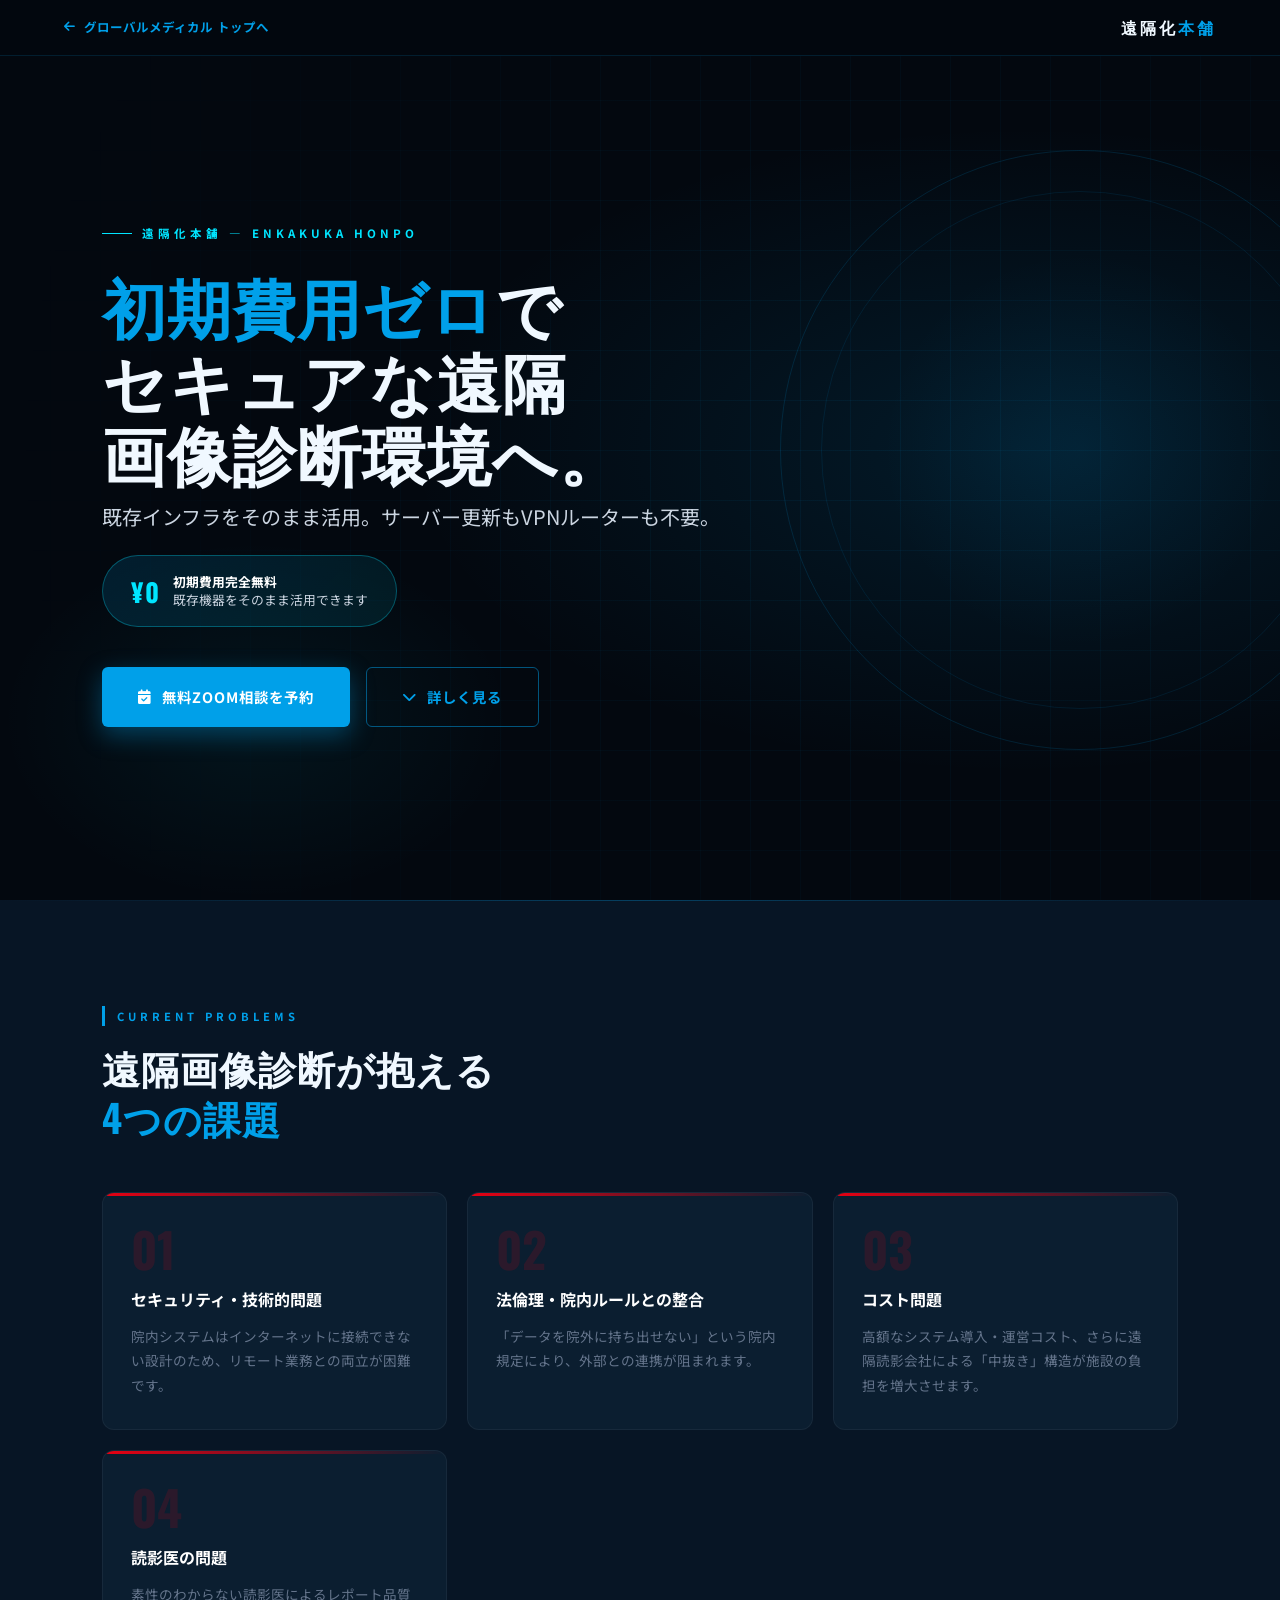
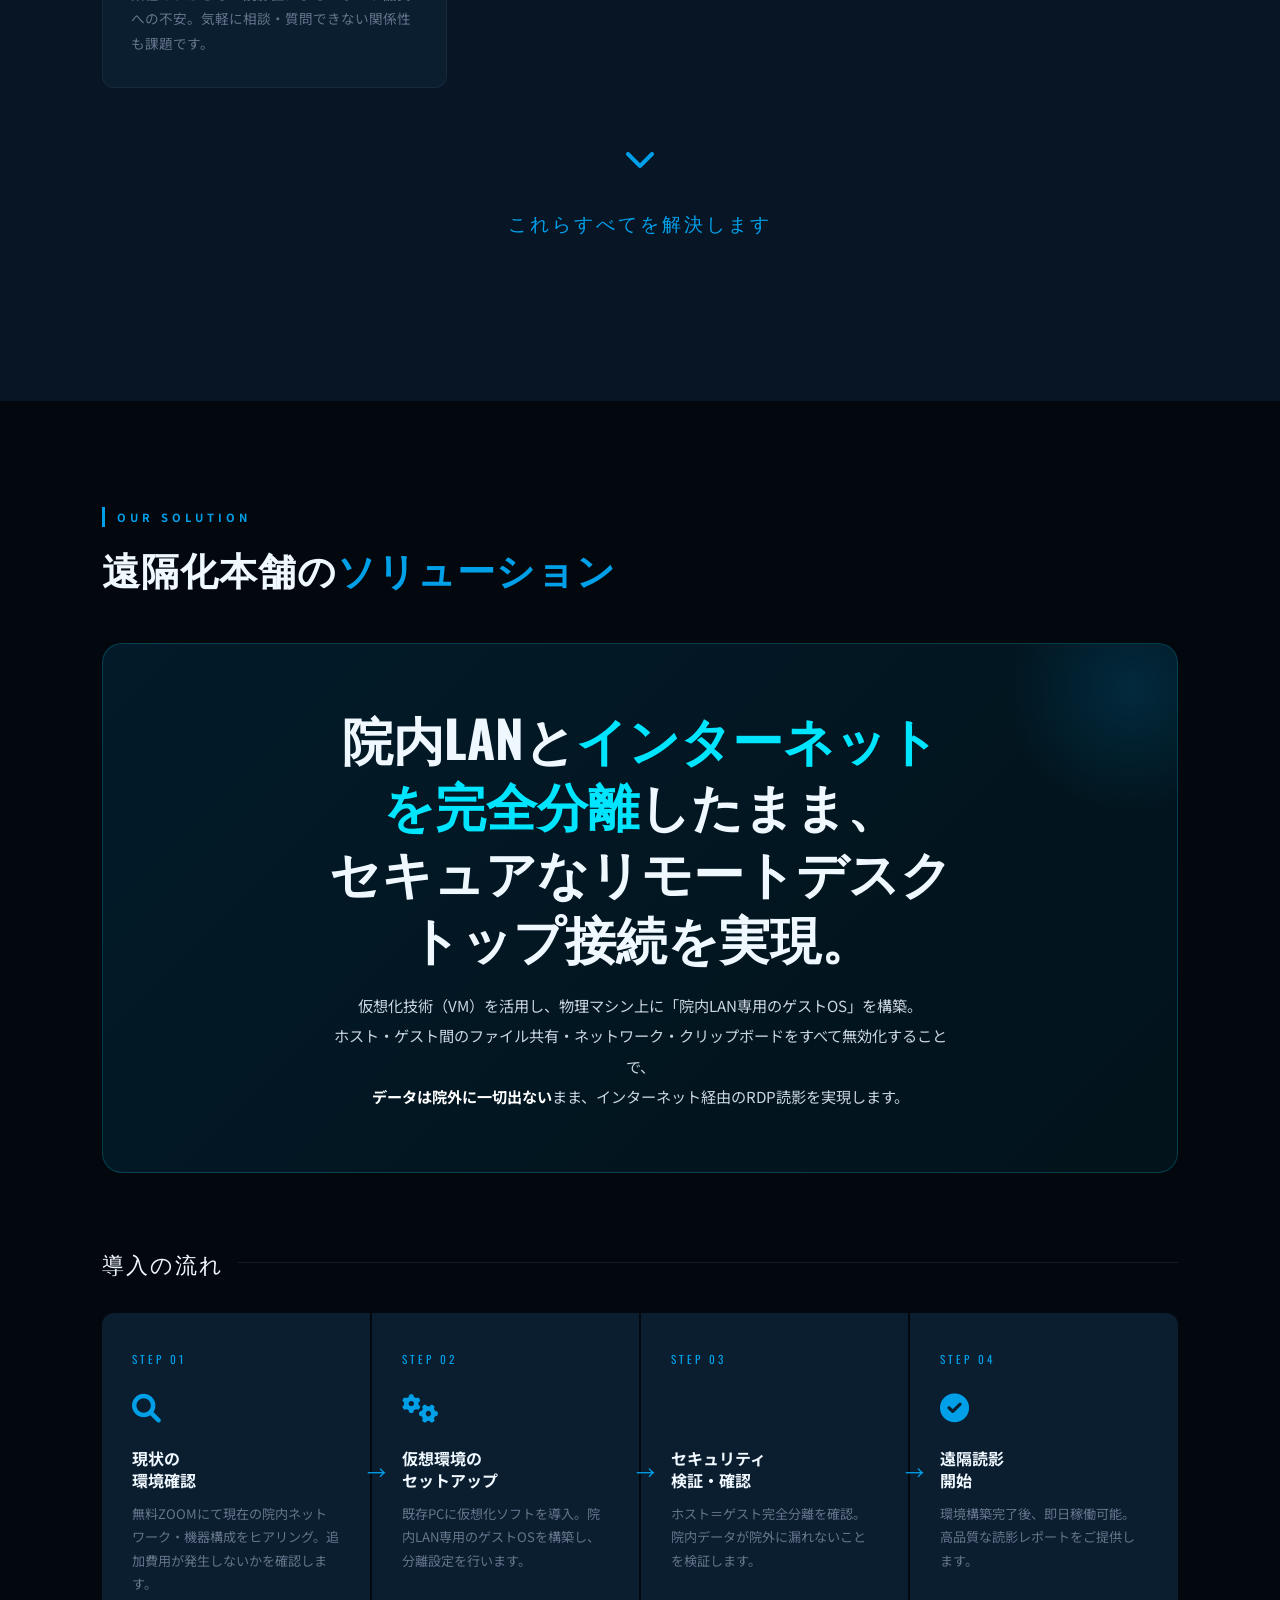
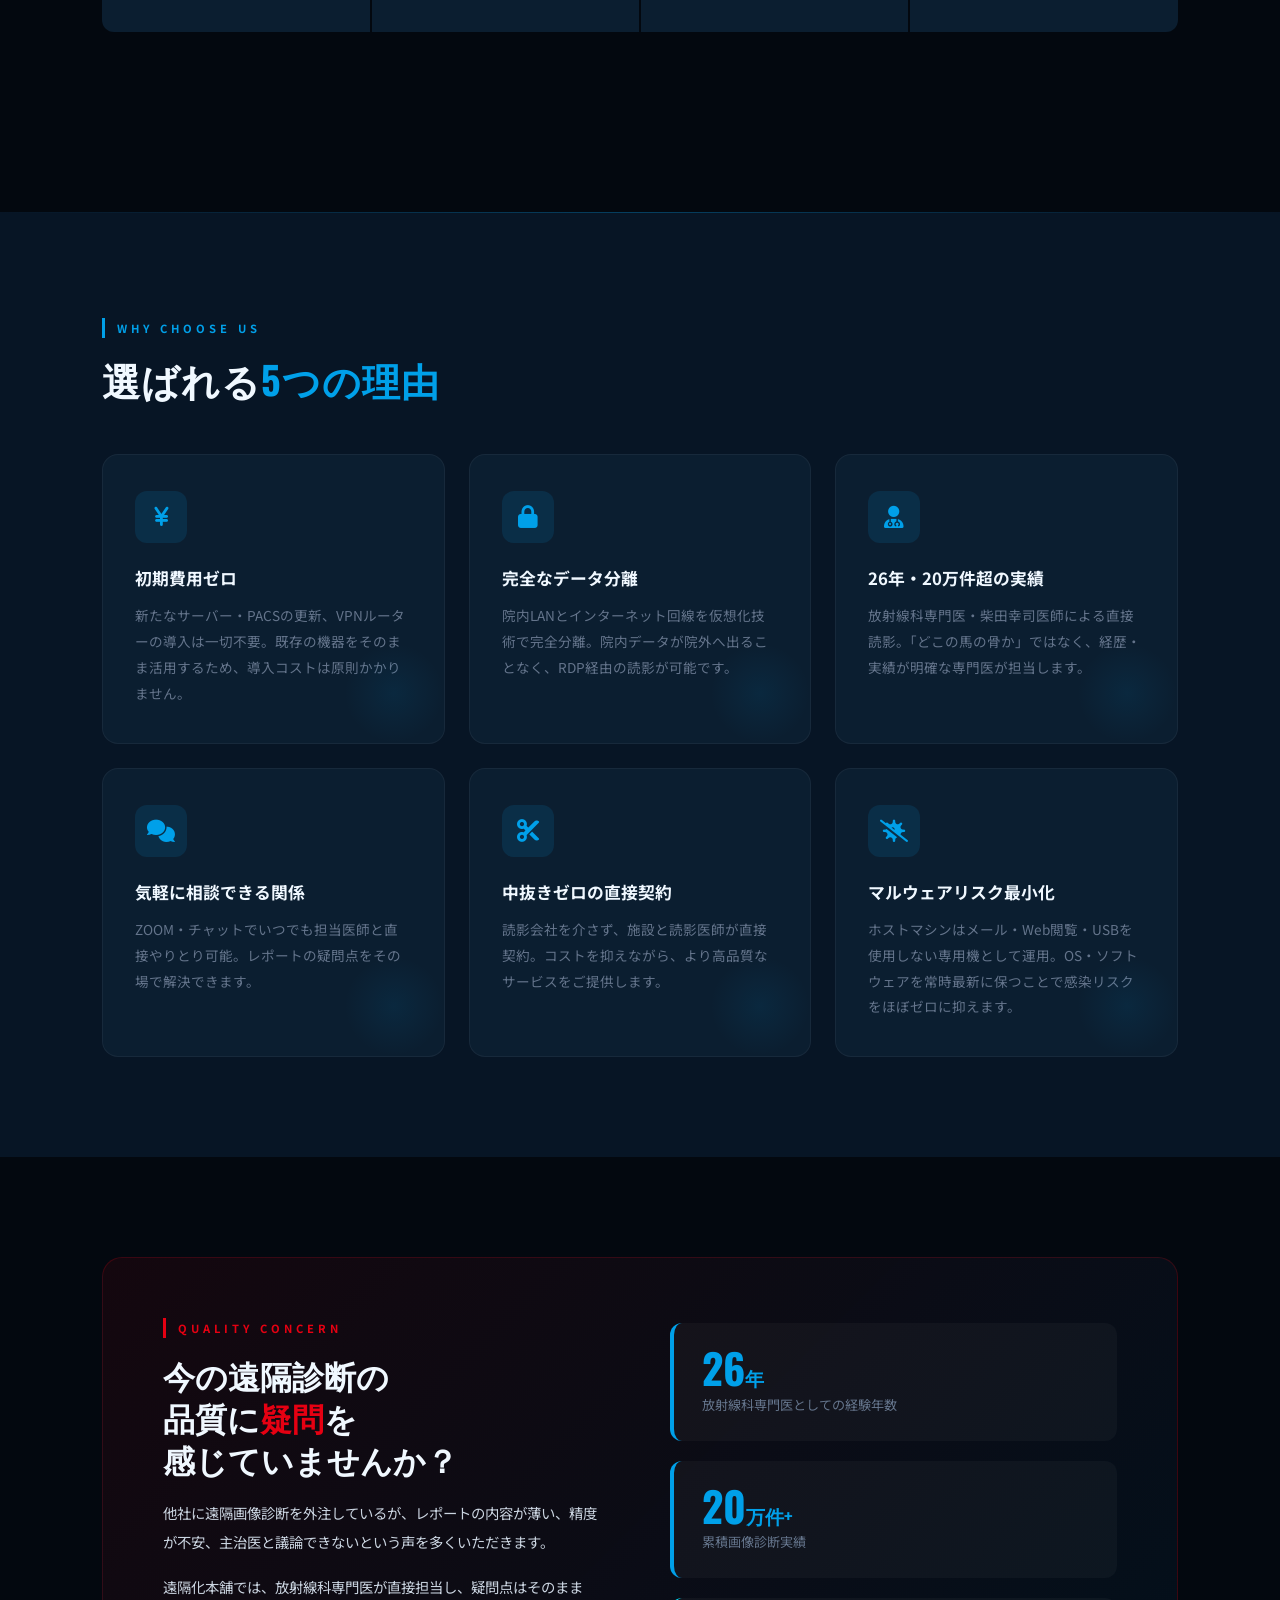
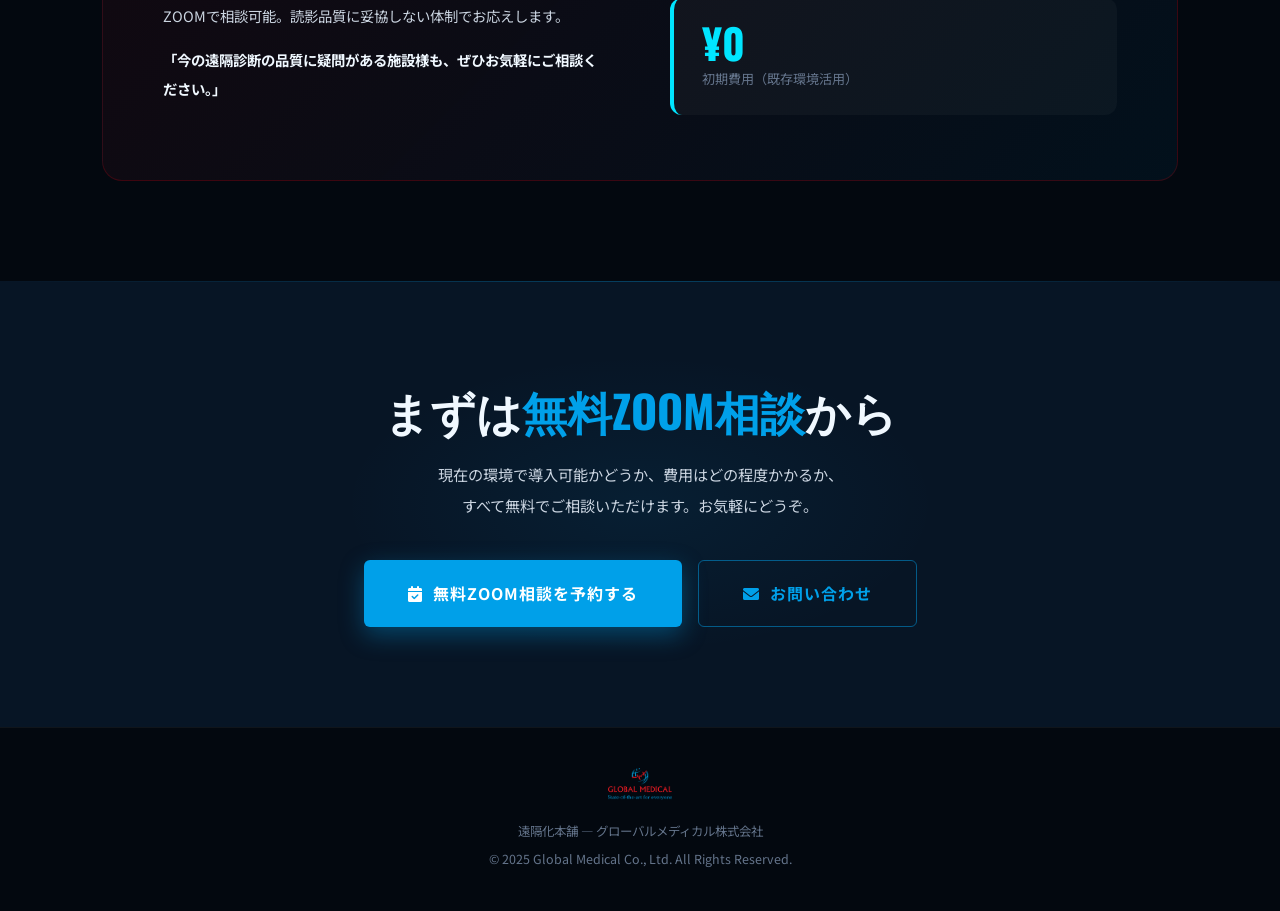
==== enkakuka.html @ 8c1e921e "Add files via upload" ====
<!DOCTYPE html>
<html lang="ja">
<head>
    <meta charset="UTF-8">
    <meta name="viewport" content="width=device-width, initial-scale=1.0">
    <title>遠隔化本舗 | 初期費用ゼロで始める、セキュアな遠隔画像診断</title>
    <meta name="description" content="既存インフラを活かし、初期費用無料でセキュアな遠隔画像診断環境を構築。読影品質に妥協しない、グローバルメディカル株式会社の遠隔化本舗。">

    <link href="https://fonts.googleapis.com/css2?family=Oswald:wght@400;600;700&family=Noto+Sans+JP:wght@300;400;500;700&display=swap" rel="stylesheet">
    <link href="https://cdnjs.cloudflare.com/ajax/libs/font-awesome/6.0.0/css/all.min.css" rel="stylesheet">

    <style>
        :root {
            --navy:       #03080f;
            --navy-mid:   #071525;
            --navy-card:  #0b1e30;
            --blue:       #00a0e9;
            --blue-light: #38bdf8;
            --blue-dim:   #0369a1;
            --accent:     #00e5ff;
            --white:      #f0f8ff;
            --text:       #cbd5e1;
            --text-dim:   #64748b;
            --red:        #e60012;
        }

        * { margin:0; padding:0; box-sizing:border-box; }
        html { scroll-behavior: smooth; }
        body {
            font-family: 'Noto Sans JP', sans-serif;
            background: var(--navy);
            color: var(--text);
            overflow-x: hidden;
            line-height: 1.8;
        }

        /* ── BACK NAV ── */
        .back-nav {
            position: fixed; top:0; left:0; width:100%;
            z-index: 1000;
            background: rgba(3,8,15,0.95);
            backdrop-filter: blur(16px);
            border-bottom: 1px solid rgba(0,160,233,0.15);
            padding: 13px 5%;
            display: flex; justify-content: space-between; align-items: center;
        }
        .back-link {
            display: inline-flex; align-items: center; gap: 8px;
            color: var(--blue); text-decoration: none;
            font-size: 0.78rem; font-weight: 700; letter-spacing: 1px;
            transition: opacity 0.2s;
        }
        .back-link:hover { opacity: 0.7; }
        .brand-nav {
            font-family: 'Oswald', sans-serif;
            font-size: 1rem; letter-spacing: 3px;
            color: var(--white); font-weight: 600;
        }
        .brand-nav span { color: var(--blue); }

        /* ── HERO ── */
        .hero {
            min-height: 100vh;
            display: flex; flex-direction: column;
            justify-content: center; align-items: flex-start;
            padding: 120px 8% 80px;
            position: relative; overflow: hidden;
        }
        /* 背景：医療グリッド＋グラデーション */
        .hero::before {
            content: '';
            position: absolute; inset: 0;
            background:
                radial-gradient(ellipse 80% 60% at 80% 50%, rgba(0,160,233,0.12) 0%, transparent 60%),
                radial-gradient(ellipse 40% 40% at 20% 80%, rgba(0,229,255,0.06) 0%, transparent 50%);
        }
        .hero::after {
            content: '';
            position: absolute; inset: 0;
            background-image:
                linear-gradient(rgba(0,160,233,0.07) 1px, transparent 1px),
                linear-gradient(90deg, rgba(0,160,233,0.07) 1px, transparent 1px);
            background-size: 50px 50px;
            mask-image: radial-gradient(ellipse 70% 90% at 70% 50%, black, transparent);
        }
        /* 右側の装飾円 */
        .hero-deco {
            position: absolute; right: -100px; top: 50%;
            transform: translateY(-50%);
            width: 600px; height: 600px;
            border-radius: 50%;
            border: 1px solid rgba(0,160,233,0.15);
            pointer-events: none;
        }
        .hero-deco::before {
            content: ''; position: absolute; inset: 40px;
            border-radius: 50%;
            border: 1px solid rgba(0,160,233,0.10);
        }
        .hero-deco::after {
            content: ''; position: absolute; inset: 100px;
            border-radius: 50%;
            background: radial-gradient(circle, rgba(0,160,233,0.08), transparent 70%);
        }

        .hero-content { position: relative; z-index: 1; max-width: 700px; }

        .hero-eyebrow {
            display: inline-flex; align-items: center; gap: 10px;
            font-size: 0.72rem; letter-spacing: 4px; text-transform: uppercase;
            color: var(--accent); font-weight: 700;
            margin-bottom: 24px;
            animation: fadeUp 0.8s ease both;
        }
        .hero-eyebrow::before {
            content: '';
            display: block; width: 30px; height: 1px;
            background: var(--accent);
        }

        .hero h1 {
            font-family: 'Oswald', sans-serif;
            font-size: clamp(2.4rem, 5vw, 4rem);
            font-weight: 700;
            line-height: 1.15;
            color: var(--white);
            letter-spacing: 1px;
            margin-bottom: 10px;
            animation: fadeUp 0.8s 0.1s ease both;
        }
        .hero h1 .highlight {
            color: var(--blue);
            position: relative;
        }
        .hero-sub {
            font-size: clamp(1rem, 2vw, 1.25rem);
            color: var(--text);
            margin-bottom: 20px;
            animation: fadeUp 0.8s 0.2s ease both;
        }

        /* 初期費用ゼロバッジ */
        .zero-badge {
            display: inline-flex; align-items: center; gap: 12px;
            background: linear-gradient(135deg, rgba(0,160,233,0.15), rgba(0,229,255,0.08));
            border: 1px solid rgba(0,229,255,0.3);
            border-radius: 60px;
            padding: 12px 28px;
            margin-bottom: 40px;
            animation: fadeUp 0.8s 0.3s ease both;
        }
        .zero-badge .badge-label {
            font-family: 'Oswald', sans-serif;
            font-size: 1.6rem; font-weight: 700;
            color: var(--accent); letter-spacing: 2px;
        }
        .zero-badge .badge-desc {
            font-size: 0.8rem; color: var(--text);
            line-height: 1.4;
        }

        .hero-ctas {
            display: flex; gap: 16px; flex-wrap: wrap;
            animation: fadeUp 0.8s 0.4s ease both;
        }
        .btn-primary {
            display: inline-flex; align-items: center; gap: 10px;
            padding: 16px 36px;
            background: var(--blue);
            color: #fff; font-weight: 700; font-size: 0.9rem;
            text-decoration: none; border-radius: 6px;
            letter-spacing: 1px;
            transition: 0.3s;
            box-shadow: 0 8px 24px rgba(0,160,233,0.35);
        }
        .btn-primary:hover { background: var(--blue-light); transform: translateY(-2px); box-shadow: 0 12px 32px rgba(0,160,233,0.5); }
        .btn-secondary {
            display: inline-flex; align-items: center; gap: 10px;
            padding: 16px 36px;
            border: 1.5px solid rgba(0,160,233,0.5);
            color: var(--blue); font-weight: 700; font-size: 0.9rem;
            text-decoration: none; border-radius: 6px;
            letter-spacing: 1px;
            transition: 0.3s;
        }
        .btn-secondary:hover { background: rgba(0,160,233,0.1); transform: translateY(-2px); }

        /* ── PROBLEMS ── */
        .problems-section {
            padding: 100px 8%;
            background: var(--navy-mid);
            position: relative;
        }
        .problems-section::before {
            content: '';
            position: absolute; top:0; left:0; right:0;
            height: 1px;
            background: linear-gradient(90deg, transparent, rgba(0,160,233,0.3), transparent);
        }

        .sec-label {
            display: inline-block;
            font-size: 0.7rem; letter-spacing: 4px; text-transform: uppercase;
            color: var(--blue); font-weight: 700;
            border-left: 3px solid var(--blue);
            padding-left: 12px;
            margin-bottom: 16px;
        }
        .sec-title {
            font-family: 'Oswald', sans-serif;
            font-size: clamp(1.6rem, 3vw, 2.4rem);
            color: var(--white); font-weight: 700;
            letter-spacing: 1px;
            margin-bottom: 50px;
            line-height: 1.3;
        }
        .sec-title em { color: var(--blue); font-style: normal; }

        .problems-grid {
            display: grid;
            grid-template-columns: repeat(auto-fit, minmax(260px, 1fr));
            gap: 20px;
        }
        .problem-card {
            background: var(--navy-card);
            border: 1px solid rgba(255,255,255,0.05);
            border-radius: 12px;
            padding: 32px 28px;
            position: relative; overflow: hidden;
        }
        .problem-card::before {
            content: '';
            position: absolute; top:0; left:0;
            width: 100%; height: 3px;
            background: linear-gradient(90deg, var(--red), transparent);
        }
        .problem-num {
            font-family: 'Oswald', sans-serif;
            font-size: 3rem; font-weight: 700;
            color: rgba(230,0,18,0.15);
            line-height: 1;
            margin-bottom: 12px;
        }
        .problem-card h3 {
            font-size: 1rem; font-weight: 700; color: #fff;
            margin-bottom: 10px;
        }
        .problem-card p { font-size: 0.85rem; color: var(--text-dim); line-height: 1.8; }

        /* 矢印 */
        .arrow-down {
            text-align: center; padding: 40px 0 20px;
            color: var(--blue); font-size: 2rem;
            animation: arrowBounce 1.5s infinite;
        }
        @keyframes arrowBounce {
            0%,100% { transform: translateY(0); }
            50% { transform: translateY(8px); }
        }
        .arrow-label {
            text-align: center;
            font-family: 'Oswald', sans-serif;
            font-size: 1.2rem; color: var(--blue);
            letter-spacing: 3px; margin-bottom: 60px;
        }

        /* ── SOLUTION ── */
        .solution-section { padding: 100px 8%; }

        .solution-hero-box {
            background: linear-gradient(135deg, rgba(0,160,233,0.12), rgba(0,229,255,0.05));
            border: 1px solid rgba(0,229,255,0.2);
            border-radius: 20px;
            padding: 60px;
            text-align: center;
            margin-bottom: 70px;
            position: relative; overflow: hidden;
        }
        .solution-hero-box::before {
            content: '';
            position: absolute; top:-80px; right:-80px;
            width: 250px; height: 250px;
            border-radius: 50%;
            background: radial-gradient(circle, rgba(0,160,233,0.15), transparent 70%);
        }
        .solution-hero-box .big-text {
            font-family: 'Oswald', sans-serif;
            font-size: clamp(1.8rem, 4vw, 3.2rem);
            font-weight: 700; color: var(--white);
            line-height: 1.3; margin-bottom: 20px;
            position: relative;
        }
        .solution-hero-box .big-text span { color: var(--accent); }
        .solution-hero-box p {
            color: var(--text); max-width: 640px; margin: 0 auto;
            font-size: 0.95rem; line-height: 2;
        }

        /* 3ステップ */
        .steps-title {
            font-family: 'Oswald', sans-serif;
            font-size: 1.4rem; color: var(--white);
            letter-spacing: 2px; margin-bottom: 30px;
            display: flex; align-items: center; gap: 14px;
        }
        .steps-title::after {
            content: ''; flex: 1; height: 1px;
            background: rgba(255,255,255,0.08);
        }

        .steps-grid {
            display: grid;
            grid-template-columns: repeat(auto-fit, minmax(260px, 1fr));
            gap: 2px;
            margin-bottom: 80px;
        }
        .step-card {
            background: var(--navy-card);
            padding: 36px 30px;
            position: relative;
        }
        .step-card:first-child { border-radius: 12px 0 0 12px; }
        .step-card:last-child  { border-radius: 0 12px 12px 0; }
        .step-card::after {
            content: '→';
            position: absolute; right: -16px; top: 50%;
            transform: translateY(-50%);
            color: var(--blue); font-size: 1.2rem;
            z-index: 1;
        }
        .step-card:last-child::after { display: none; }
        .step-num {
            font-family: 'Oswald', sans-serif;
            font-size: 0.7rem; letter-spacing: 3px;
            color: var(--blue); margin-bottom: 12px;
        }
        .step-card h3 {
            font-size: 1rem; font-weight: 700; color: var(--white);
            margin-bottom: 10px; line-height: 1.4;
        }
        .step-card p { font-size: 0.82rem; color: var(--text-dim); line-height: 1.8; }
        .step-icon { font-size: 1.8rem; color: var(--blue); margin-bottom: 14px; }

        /* ── FEATURES ── */
        .features-section {
            padding: 100px 8%;
            background: var(--navy-mid);
            position: relative;
        }
        .features-section::before {
            content: '';
            position: absolute; top:0; left:0; right:0;
            height: 1px;
            background: linear-gradient(90deg, transparent, rgba(0,160,233,0.3), transparent);
        }

        .features-grid {
            display: grid;
            grid-template-columns: repeat(auto-fit, minmax(300px, 1fr));
            gap: 24px;
        }
        .feature-card {
            background: var(--navy-card);
            border-radius: 16px;
            padding: 36px 32px;
            border: 1px solid rgba(255,255,255,0.05);
            transition: transform 0.3s, box-shadow 0.3s;
            position: relative; overflow: hidden;
        }
        .feature-card::before {
            content: '';
            position: absolute; bottom:0; right:0;
            width: 100px; height: 100px;
            border-radius: 50%;
            background: radial-gradient(circle, rgba(0,160,233,0.08), transparent 70%);
            transition: 0.4s;
        }
        .feature-card:hover { transform: translateY(-6px); box-shadow: 0 16px 40px rgba(0,160,233,0.12); }
        .feature-card:hover::before { transform: scale(2); }
        .feature-icon {
            width: 52px; height: 52px;
            background: rgba(0,160,233,0.12);
            border-radius: 12px;
            display: flex; align-items: center; justify-content: center;
            font-size: 1.4rem; color: var(--blue);
            margin-bottom: 20px;
        }
        .feature-card h3 {
            font-size: 1.05rem; font-weight: 700; color: var(--white);
            margin-bottom: 10px;
        }
        .feature-card p { font-size: 0.85rem; color: var(--text-dim); line-height: 1.9; }

        /* ── QUALITY ── */
        .quality-section { padding: 100px 8%; }
        .quality-box {
            background: linear-gradient(135deg, rgba(230,0,18,0.08), rgba(0,160,233,0.06));
            border: 1px solid rgba(230,0,18,0.2);
            border-radius: 20px;
            padding: 60px;
            display: grid;
            grid-template-columns: 1fr 1fr;
            gap: 60px;
            align-items: center;
        }
        .quality-text .q-label {
            font-size: 0.7rem; letter-spacing: 4px; text-transform: uppercase;
            color: var(--red); font-weight: 700;
            border-left: 3px solid var(--red);
            padding-left: 12px;
            margin-bottom: 16px;
        }
        .quality-text h2 {
            font-family: 'Oswald', sans-serif;
            font-size: clamp(1.5rem, 2.5vw, 2.2rem);
            color: var(--white); font-weight: 700;
            line-height: 1.3; margin-bottom: 20px;
        }
        .quality-text h2 em { color: var(--red); font-style: normal; }
        .quality-text p {
            font-size: 0.9rem; color: var(--text);
            line-height: 2; margin-bottom: 16px;
        }
        .quality-stats {
            display: flex; flex-direction: column; gap: 20px;
        }
        .stat-item {
            background: rgba(255,255,255,0.03);
            border-radius: 12px;
            padding: 24px 28px;
            border-left: 4px solid var(--blue);
        }
        .stat-num {
            font-family: 'Oswald', sans-serif;
            font-size: 2.6rem; font-weight: 700;
            color: var(--blue); line-height: 1;
            margin-bottom: 4px;
        }
        .stat-num span { font-size: 1.2rem; }
        .stat-label { font-size: 0.82rem; color: var(--text-dim); }

        /* ── CTA ── */
        .cta-section {
            padding: 100px 8%;
            background: var(--navy-mid);
            text-align: center;
            position: relative; overflow: hidden;
        }
        .cta-section::before {
            content: '';
            position: absolute; top:0; left:0; right:0;
            height: 1px;
            background: linear-gradient(90deg, transparent, rgba(0,160,233,0.3), transparent);
        }
        .cta-bg-glow {
            position: absolute; top:50%; left:50%;
            transform: translate(-50%,-50%);
            width: 600px; height: 300px;
            background: radial-gradient(ellipse, rgba(0,160,233,0.07), transparent 70%);
            pointer-events: none;
        }
        .cta-section h2 {
            font-family: 'Oswald', sans-serif;
            font-size: clamp(1.8rem, 3.5vw, 3rem);
            color: var(--white); font-weight: 700;
            margin-bottom: 20px; line-height: 1.3;
            position: relative;
        }
        .cta-section h2 span { color: var(--blue); }
        .cta-section p {
            color: var(--text); max-width: 560px; margin: 0 auto 40px;
            font-size: 0.95rem; line-height: 2;
            position: relative;
        }
        .cta-btns { display: flex; gap: 16px; justify-content: center; flex-wrap: wrap; position: relative; }

        /* ── FOOTER ── */
        footer {
            text-align: center; padding: 40px 5%;
            border-top: 1px solid rgba(255,255,255,0.05);
            background: var(--navy);
        }
        footer img { height: 32px; margin-bottom: 12px; }
        footer p { color: var(--text-dim); font-size: 0.78rem; }

        /* ── ANIMATIONS ── */
        @keyframes fadeUp {
            from { opacity:0; transform: translateY(24px); }
            to   { opacity:1; transform: translateY(0); }
        }
        .fade-up {
            opacity: 0; transform: translateY(28px);
            transition: opacity 0.7s ease, transform 0.7s ease;
        }
        .fade-up.visible { opacity:1; transform: translateY(0); }

        /* ── RESPONSIVE ── */
        @media (max-width: 768px) {
            .hero { padding: 110px 6% 70px; }
            .problems-section, .solution-section, .features-section,
            .quality-section, .cta-section { padding: 70px 6%; }
            .quality-box { grid-template-columns: 1fr; gap: 40px; }
            .solution-hero-box { padding: 40px 28px; }
            .step-card:first-child { border-radius: 12px 12px 0 0; }
            .step-card:last-child  { border-radius: 0 0 12px 12px; }
            .step-card::after { display: none; }
            .steps-grid { grid-template-columns: 1fr; gap: 2px; }
        }
    </style>
</head>
<body>

<!-- ── BACK NAV ── -->
<div class="back-nav">
    <a href="index.html" class="back-link">
        <i class="fa-solid fa-arrow-left"></i> グローバルメディカル トップへ
    </a>
    <div class="brand-nav">遠隔化<span>本舗</span></div>
</div>

<!-- ── HERO ── -->
<section class="hero">
    <div class="hero-deco"></div>
    <div class="hero-content">
        <div class="hero-eyebrow">遠隔化本舗 — Enkakuka Honpo</div>
        <h1>
            <span class="highlight">初期費用ゼロ</span>で<br>
            セキュアな遠隔<br>
            画像診断環境へ。
        </h1>
        <p class="hero-sub">既存インフラをそのまま活用。サーバー更新もVPNルーターも不要。</p>

        <div class="zero-badge">
            <div class="badge-label">¥0</div>
            <div class="badge-desc">
                <strong style="color:#fff;">初期費用完全無料</strong><br>
                既存機器をそのまま活用できます
            </div>
        </div>

        <div class="hero-ctas">
            <a href="https://timerex.net/s/admin_848e_49a5/b21e64a7" target="_blank" class="btn-primary">
                <i class="fa-solid fa-calendar-check"></i> 無料ZOOM相談を予約
            </a>
            <a href="#problems" class="btn-secondary">
                <i class="fa-solid fa-chevron-down"></i> 詳しく見る
            </a>
        </div>
    </div>
</section>

<!-- ── PROBLEMS ── -->
<section class="problems-section" id="problems">
    <div class="sec-label fade-up">Current Problems</div>
    <h2 class="sec-title fade-up">遠隔画像診断が抱える<br><em>4つの課題</em></h2>

    <div class="problems-grid">
        <div class="problem-card fade-up">
            <div class="problem-num">01</div>
            <h3>セキュリティ・技術的問題</h3>
            <p>院内システムはインターネットに接続できない設計のため、リモート業務との両立が困難です。</p>
        </div>
        <div class="problem-card fade-up" style="transition-delay:0.08s">
            <div class="problem-num">02</div>
            <h3>法倫理・院内ルールとの整合</h3>
            <p>「データを院外に持ち出せない」という院内規定により、外部との連携が阻まれます。</p>
        </div>
        <div class="problem-card fade-up" style="transition-delay:0.16s">
            <div class="problem-num">03</div>
            <h3>コスト問題</h3>
            <p>高額なシステム導入・運営コスト、さらに遠隔読影会社による「中抜き」構造が施設の負担を増大させます。</p>
        </div>
        <div class="problem-card fade-up" style="transition-delay:0.24s">
            <div class="problem-num">04</div>
            <h3>読影医の問題</h3>
            <p>素性のわからない読影医によるレポート品質への不安。気軽に相談・質問できない関係性も課題です。</p>
        </div>
    </div>

    <div class="arrow-down fade-up"><i class="fa-solid fa-chevron-down"></i></div>
    <div class="arrow-label fade-up">これらすべてを解決します</div>
</section>

<!-- ── SOLUTION ── -->
<section class="solution-section" id="solution">
    <div class="sec-label fade-up">Our Solution</div>
    <h2 class="sec-title fade-up">遠隔化本舗の<em>ソリューション</em></h2>

    <div class="solution-hero-box fade-up">
        <p class="big-text">
            院内LANと<span>インターネットを完全分離</span>したまま、<br>
            セキュアなリモートデスクトップ接続を実現。
        </p>
        <p>
            仮想化技術（VM）を活用し、物理マシン上に「院内LAN専用のゲストOS」を構築。<br>
            ホスト・ゲスト間のファイル共有・ネットワーク・クリップボードをすべて無効化することで、<br>
            <strong style="color:#fff;">データは院外に一切出ない</strong>まま、インターネット経由のRDP読影を実現します。
        </p>
    </div>

    <div class="steps-title fade-up">導入の流れ</div>
    <div class="steps-grid fade-up">
        <div class="step-card">
            <div class="step-num">STEP 01</div>
            <div class="step-icon"><i class="fa-solid fa-magnifying-glass"></i></div>
            <h3>現状の<br>環境確認</h3>
            <p>無料ZOOMにて現在の院内ネットワーク・機器構成をヒアリング。追加費用が発生しないかを確認します。</p>
        </div>
        <div class="step-card">
            <div class="step-num">STEP 02</div>
            <div class="step-icon"><i class="fa-solid fa-gears"></i></div>
            <h3>仮想環境の<br>セットアップ</h3>
            <p>既存PCに仮想化ソフトを導入。院内LAN専用のゲストOSを構築し、分離設定を行います。</p>
        </div>
        <div class="step-card">
            <div class="step-num">STEP 03</div>
            <div class="step-icon"><i class="fa-solid fa-shield-halved"></i></div>
            <h3>セキュリティ<br>検証・確認</h3>
            <p>ホスト＝ゲスト完全分離を確認。院内データが院外に漏れないことを検証します。</p>
        </div>
        <div class="step-card">
            <div class="step-num">STEP 04</div>
            <div class="step-icon"><i class="fa-solid fa-circle-check"></i></div>
            <h3>遠隔読影<br>開始</h3>
            <p>環境構築完了後、即日稼働可能。高品質な読影レポートをご提供します。</p>
        </div>
    </div>
</section>

<!-- ── FEATURES ── -->
<section class="features-section" id="features">
    <div class="sec-label fade-up">Why Choose Us</div>
    <h2 class="sec-title fade-up">選ばれる<em>5つの理由</em></h2>

    <div class="features-grid">
        <div class="feature-card fade-up">
            <div class="feature-icon"><i class="fa-solid fa-yen-sign"></i></div>
            <h3>初期費用ゼロ</h3>
            <p>新たなサーバー・PACSの更新、VPNルーターの導入は一切不要。既存の機器をそのまま活用するため、導入コストは原則かかりません。</p>
        </div>
        <div class="feature-card fade-up" style="transition-delay:0.08s">
            <div class="feature-icon"><i class="fa-solid fa-lock"></i></div>
            <h3>完全なデータ分離</h3>
            <p>院内LANとインターネット回線を仮想化技術で完全分離。院内データが院外へ出ることなく、RDP経由の読影が可能です。</p>
        </div>
        <div class="feature-card fade-up" style="transition-delay:0.16s">
            <div class="feature-icon"><i class="fa-solid fa-user-doctor"></i></div>
            <h3>26年・20万件超の実績</h3>
            <p>放射線科専門医・柴田幸司医師による直接読影。「どこの馬の骨か」ではなく、経歴・実績が明確な専門医が担当します。</p>
        </div>
        <div class="feature-card fade-up" style="transition-delay:0.24s">
            <div class="feature-icon"><i class="fa-solid fa-comments"></i></div>
            <h3>気軽に相談できる関係</h3>
            <p>ZOOM・チャットでいつでも担当医師と直接やりとり可能。レポートの疑問点をその場で解決できます。</p>
        </div>
        <div class="feature-card fade-up" style="transition-delay:0.32s">
            <div class="feature-icon"><i class="fa-solid fa-scissors"></i></div>
            <h3>中抜きゼロの直接契約</h3>
            <p>読影会社を介さず、施設と読影医師が直接契約。コストを抑えながら、より高品質なサービスをご提供します。</p>
        </div>
        <div class="feature-card fade-up" style="transition-delay:0.40s">
            <div class="feature-icon"><i class="fa-solid fa-virus-slash"></i></div>
            <h3>マルウェアリスク最小化</h3>
            <p>ホストマシンはメール・Web閲覧・USBを使用しない専用機として運用。OS・ソフトウェアを常時最新に保つことで感染リスクをほぼゼロに抑えます。</p>
        </div>
    </div>
</section>

<!-- ── QUALITY ── -->
<section class="quality-section" id="quality">
    <div class="quality-box fade-up">
        <div class="quality-text">
            <div class="q-label">Quality Concern</div>
            <h2>
                今の遠隔診断の<br>
                品質に<em>疑問</em>を<br>
                感じていませんか？
            </h2>
            <p>
                他社に遠隔画像診断を外注しているが、レポートの内容が薄い、精度が不安、主治医と議論できないという声を多くいただきます。
            </p>
            <p>
                遠隔化本舗では、放射線科専門医が直接担当し、疑問点はそのままZOOMで相談可能。読影品質に妥協しない体制でお応えします。
            </p>
            <p style="color:var(--white); font-weight:700;">
                「今の遠隔診断の品質に疑問がある施設様も、ぜひお気軽にご相談ください。」
            </p>
        </div>
        <div class="quality-stats">
            <div class="stat-item">
                <div class="stat-num">26<span>年</span></div>
                <div class="stat-label">放射線科専門医としての経験年数</div>
            </div>
            <div class="stat-item">
                <div class="stat-num">20<span>万件+</span></div>
                <div class="stat-label">累積画像診断実績</div>
            </div>
            <div class="stat-item" style="border-left-color:var(--accent)">
                <div class="stat-num" style="color:var(--accent)">¥0</div>
                <div class="stat-label">初期費用（既存環境活用）</div>
            </div>
        </div>
    </div>
</section>

<!-- ── CTA ── -->
<section class="cta-section">
    <div class="cta-bg-glow"></div>
    <h2 class="fade-up">まずは<span>無料ZOOM相談</span>から</h2>
    <p class="fade-up">
        現在の環境で導入可能かどうか、費用はどの程度かかるか、<br>
        すべて無料でご相談いただけます。お気軽にどうぞ。
    </p>
    <div class="cta-btns fade-up">
        <a href="https://timerex.net/s/admin_848e_49a5/b21e64a7" target="_blank" class="btn-primary" style="font-size:1rem; padding:18px 44px;">
            <i class="fa-solid fa-calendar-check"></i> 無料ZOOM相談を予約する
        </a>
        <a href="index.html#contact" class="btn-secondary" style="font-size:1rem; padding:18px 44px;">
            <i class="fa-solid fa-envelope"></i> お問い合わせ
        </a>
    </div>
</section>

<!-- ── FOOTER ── -->
<footer>
    <img src="logo.png" alt="Global Medical">
    <p>遠隔化本舗 — グローバルメディカル株式会社</p>
    <p style="margin-top:6px;">&copy; 2025 Global Medical Co., Ltd. All Rights Reserved.</p>
</footer>

<script>
    const obs = new IntersectionObserver((entries) => {
        entries.forEach(e => {
            if (e.isIntersecting) {
                e.target.classList.add('visible');
                obs.unobserve(e.target);
            }
        });
    }, { threshold: 0.1 });
    document.querySelectorAll('.fade-up').forEach(el => obs.observe(el));
</script>
</body>
</html>
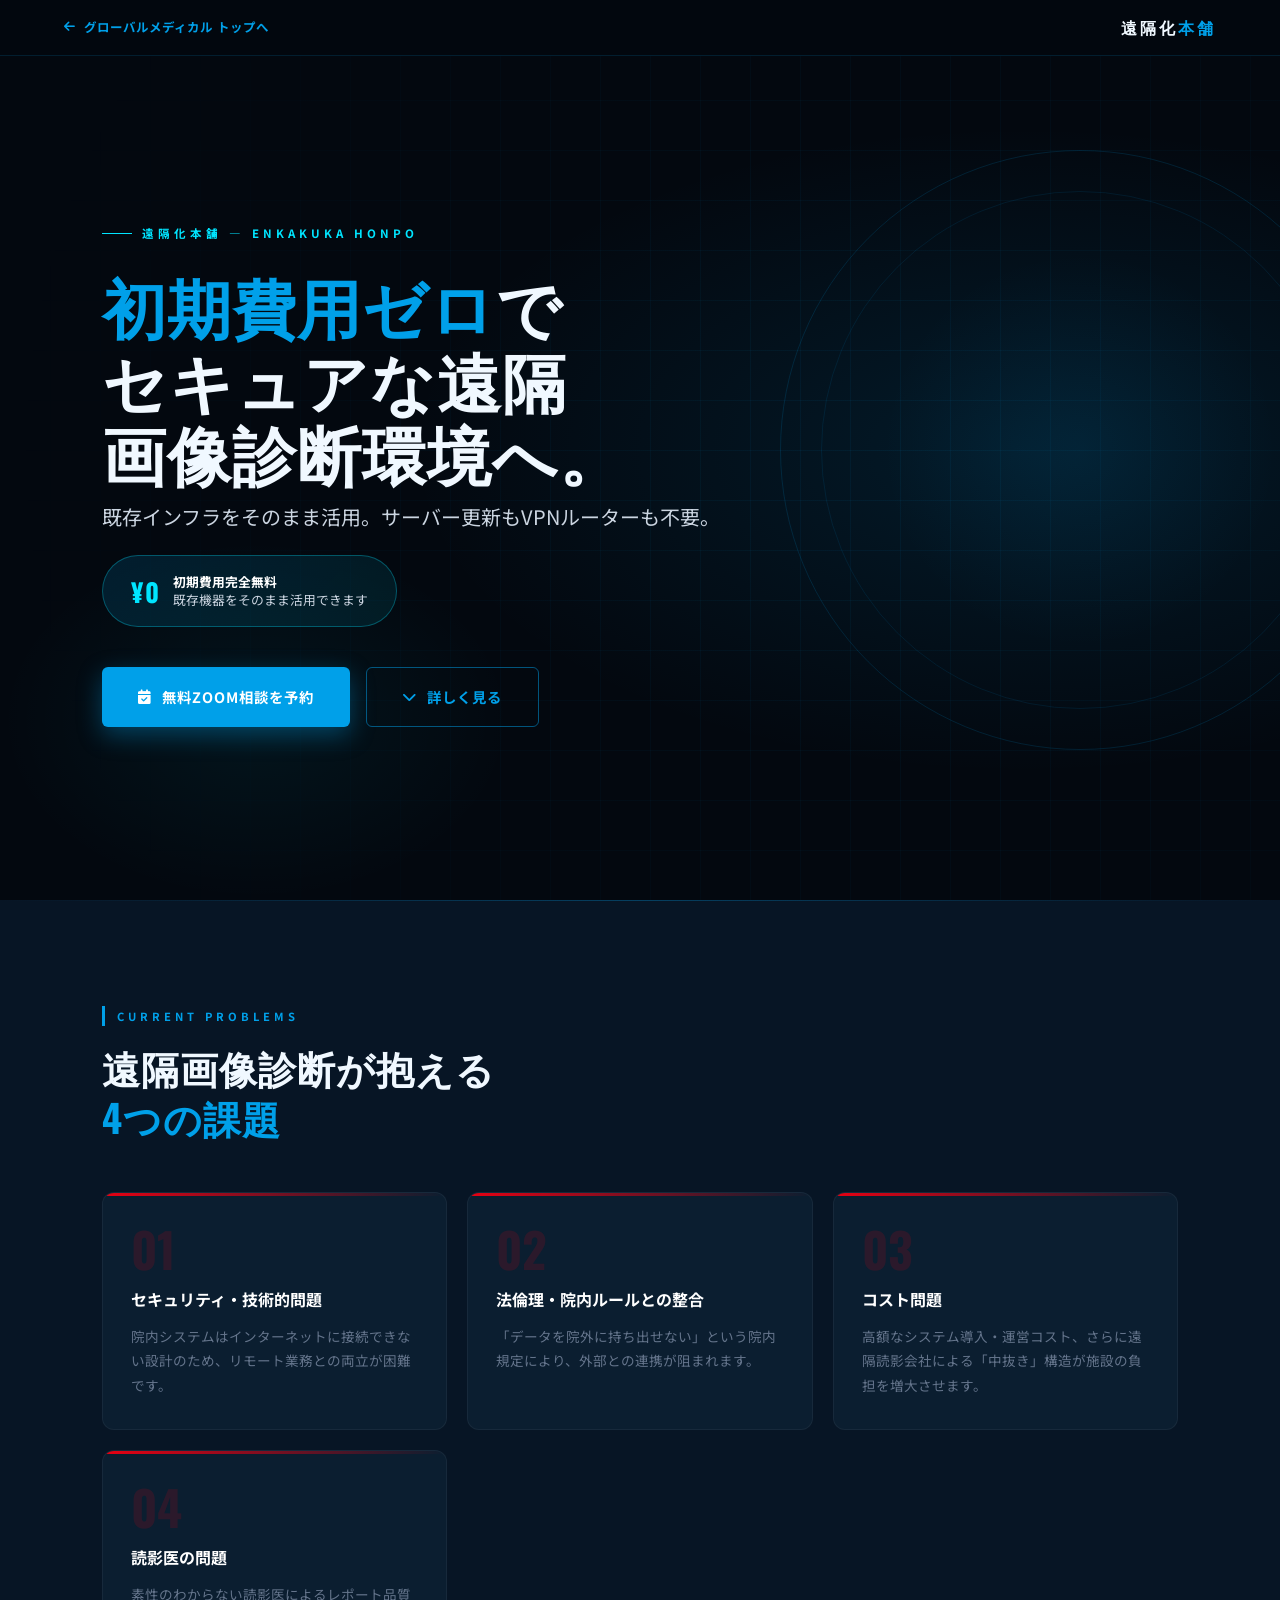
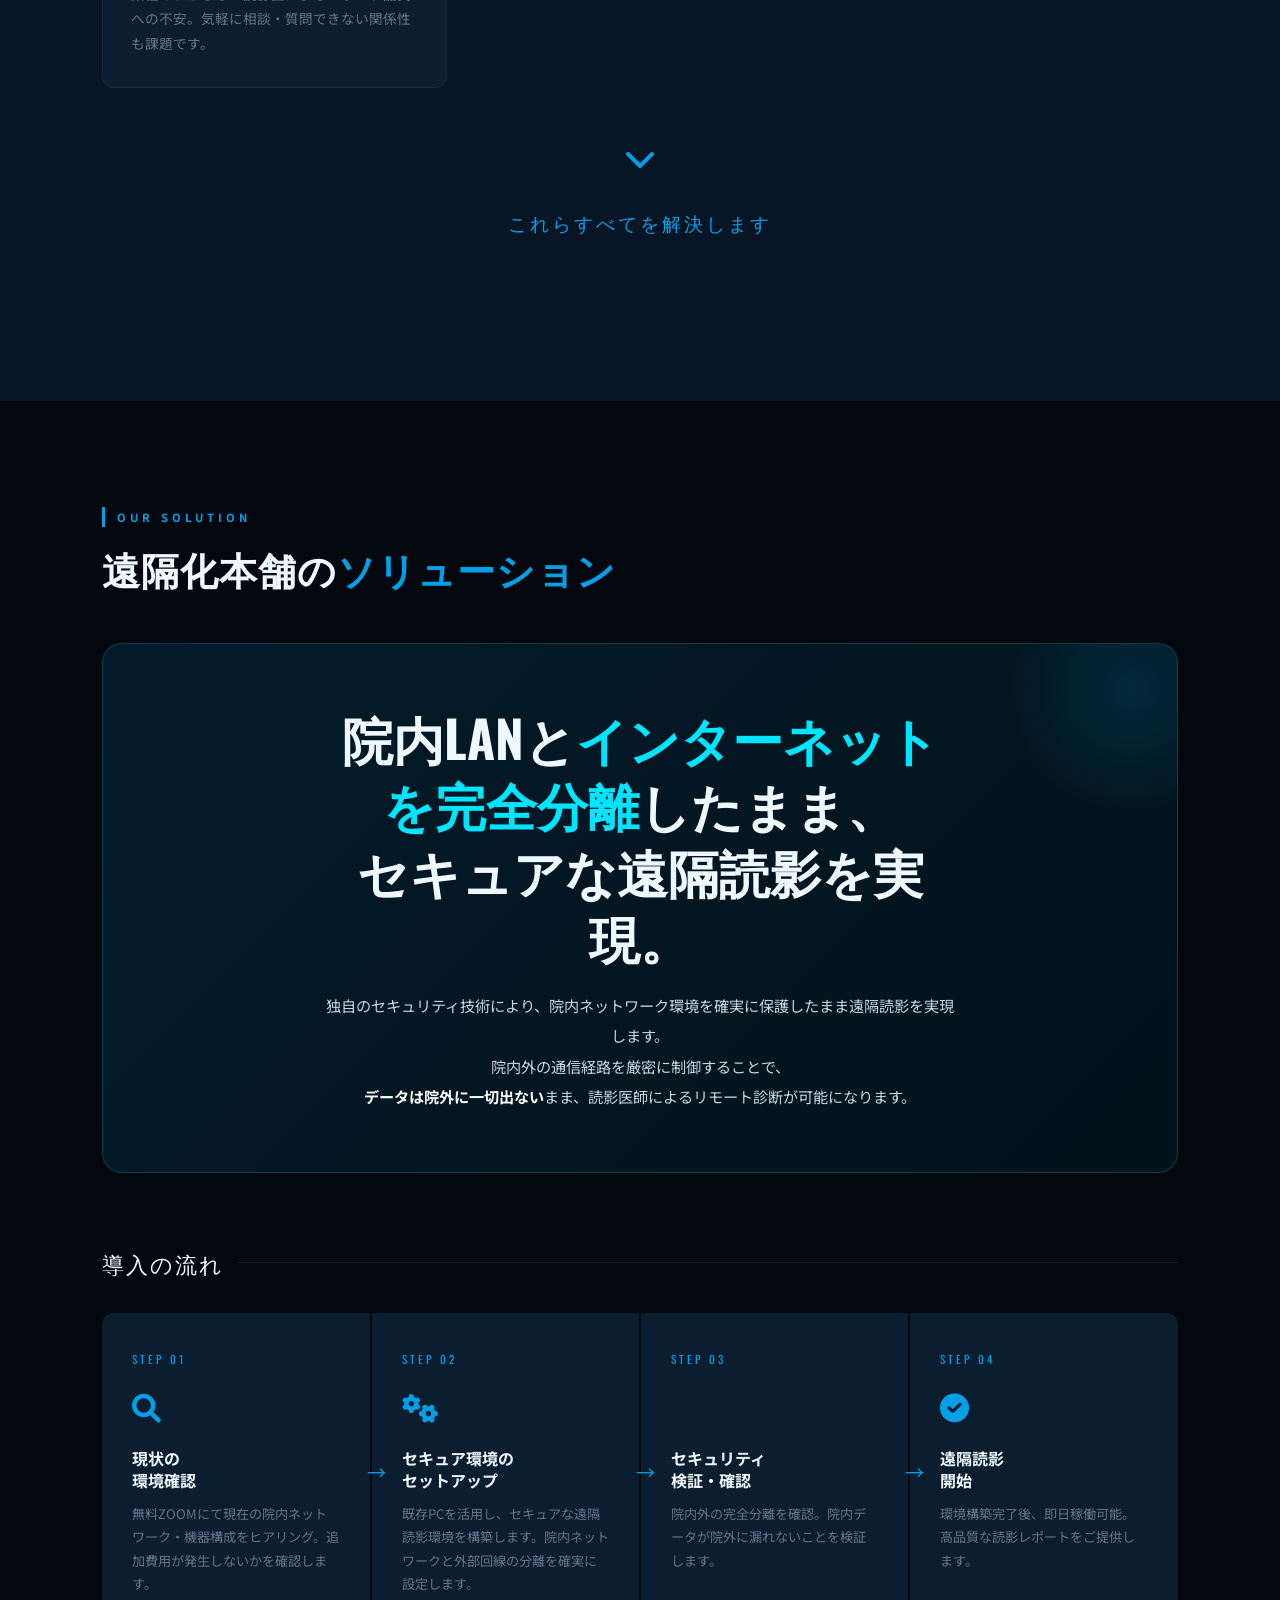
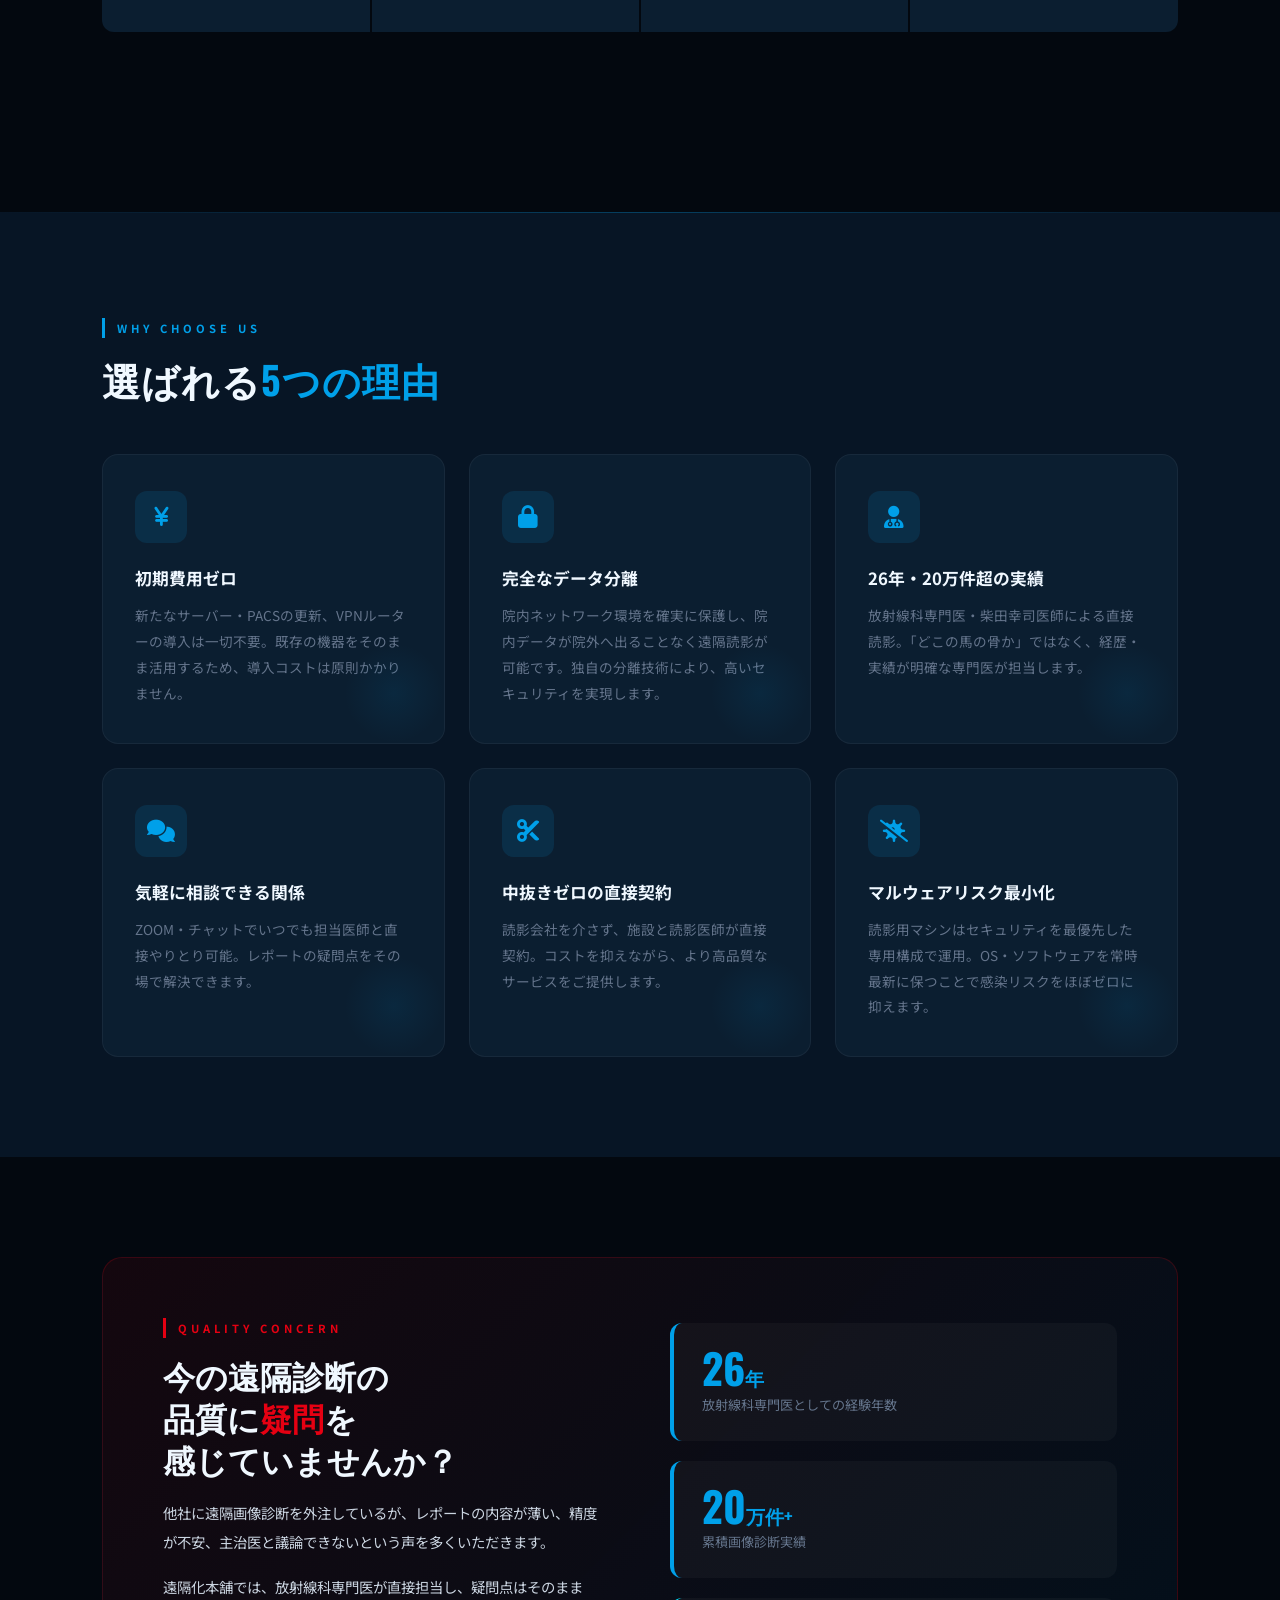
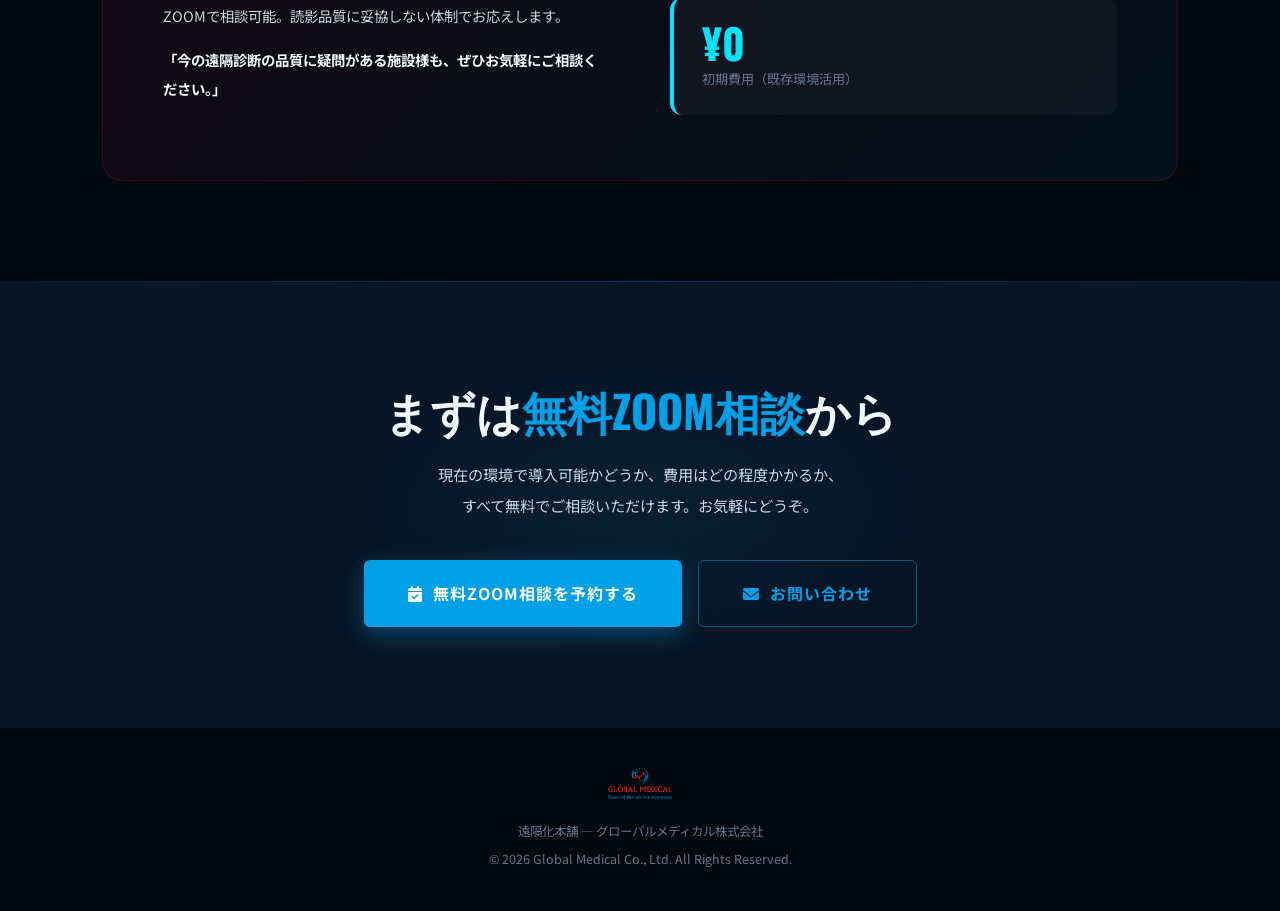
==== commit d8455e51: "Add files via upload" ====
--- a/enkakuka.html
+++ b/enkakuka.html
@@ -2,6 +2,7 @@
 <html lang="ja">
 <head>
     <meta charset="UTF-8">
+<link rel="icon" type="image/jpeg" href="logo.jpg">
     <meta name="viewport" content="width=device-width, initial-scale=1.0">
     <title>遠隔化本舗 | 初期費用ゼロで始める、セキュアな遠隔画像診断</title>
     <meta name="description" content="既存インフラを活かし、初期費用無料でセキュアな遠隔画像診断環境を構築。読影品質に妥協しない、グローバルメディカル株式会社の遠隔化本舗。">
@@ -589,12 +590,12 @@
     <div class="solution-hero-box fade-up">
         <p class="big-text">
             院内LANと<span>インターネットを完全分離</span>したまま、<br>
-            セキュアなリモートデスクトップ接続を実現。
+            セキュアな遠隔読影を実現。
         </p>
         <p>
-            仮想化技術（VM）を活用し、物理マシン上に「院内LAN専用のゲストOS」を構築。<br>
-            ホスト・ゲスト間のファイル共有・ネットワーク・クリップボードをすべて無効化することで、<br>
-            <strong style="color:#fff;">データは院外に一切出ない</strong>まま、インターネット経由のRDP読影を実現します。
+            独自のセキュリティ技術により、院内ネットワーク環境を確実に保護したまま遠隔読影を実現します。<br>
+            院内外の通信経路を厳密に制御することで、<br>
+            <strong style="color:#fff;">データは院外に一切出ない</strong>まま、読影医師によるリモート診断が可能になります。
         </p>
     </div>
 
@@ -609,14 +610,14 @@
         <div class="step-card">
             <div class="step-num">STEP 02</div>
             <div class="step-icon"><i class="fa-solid fa-gears"></i></div>
-            <h3>仮想環境の<br>セットアップ</h3>
-            <p>既存PCに仮想化ソフトを導入。院内LAN専用のゲストOSを構築し、分離設定を行います。</p>
+            <h3>セキュア環境の<br>セットアップ</h3>
+            <p>既存PCを活用し、セキュアな遠隔読影環境を構築します。院内ネットワークと外部回線の分離を確実に設定します。</p>
         </div>
         <div class="step-card">
             <div class="step-num">STEP 03</div>
             <div class="step-icon"><i class="fa-solid fa-shield-halved"></i></div>
             <h3>セキュリティ<br>検証・確認</h3>
-            <p>ホスト＝ゲスト完全分離を確認。院内データが院外に漏れないことを検証します。</p>
+            <p>院内外の完全分離を確認。院内データが院外に漏れないことを検証します。</p>
         </div>
         <div class="step-card">
             <div class="step-num">STEP 04</div>
@@ -641,7 +642,7 @@
         <div class="feature-card fade-up" style="transition-delay:0.08s">
             <div class="feature-icon"><i class="fa-solid fa-lock"></i></div>
             <h3>完全なデータ分離</h3>
-            <p>院内LANとインターネット回線を仮想化技術で完全分離。院内データが院外へ出ることなく、RDP経由の読影が可能です。</p>
+            <p>院内ネットワーク環境を確実に保護し、院内データが院外へ出ることなく遠隔読影が可能です。独自の分離技術により、高いセキュリティを実現します。</p>
         </div>
         <div class="feature-card fade-up" style="transition-delay:0.16s">
             <div class="feature-icon"><i class="fa-solid fa-user-doctor"></i></div>
@@ -661,7 +662,7 @@
         <div class="feature-card fade-up" style="transition-delay:0.40s">
             <div class="feature-icon"><i class="fa-solid fa-virus-slash"></i></div>
             <h3>マルウェアリスク最小化</h3>
-            <p>ホストマシンはメール・Web閲覧・USBを使用しない専用機として運用。OS・ソフトウェアを常時最新に保つことで感染リスクをほぼゼロに抑えます。</p>
+            <p>読影用マシンはセキュリティを最優先した専用構成で運用。OS・ソフトウェアを常時最新に保つことで感染リスクをほぼゼロに抑えます。</p>
         </div>
     </div>
 </section>
@@ -725,7 +726,7 @@
 <footer>
     <img src="logo.png" alt="Global Medical">
     <p>遠隔化本舗 — グローバルメディカル株式会社</p>
-    <p style="margin-top:6px;">&copy; 2025 Global Medical Co., Ltd. All Rights Reserved.</p>
+    <p style="margin-top:6px;">&copy; 2026 Global Medical Co., Ltd. All Rights Reserved.</p>
 </footer>
 
 <script>
